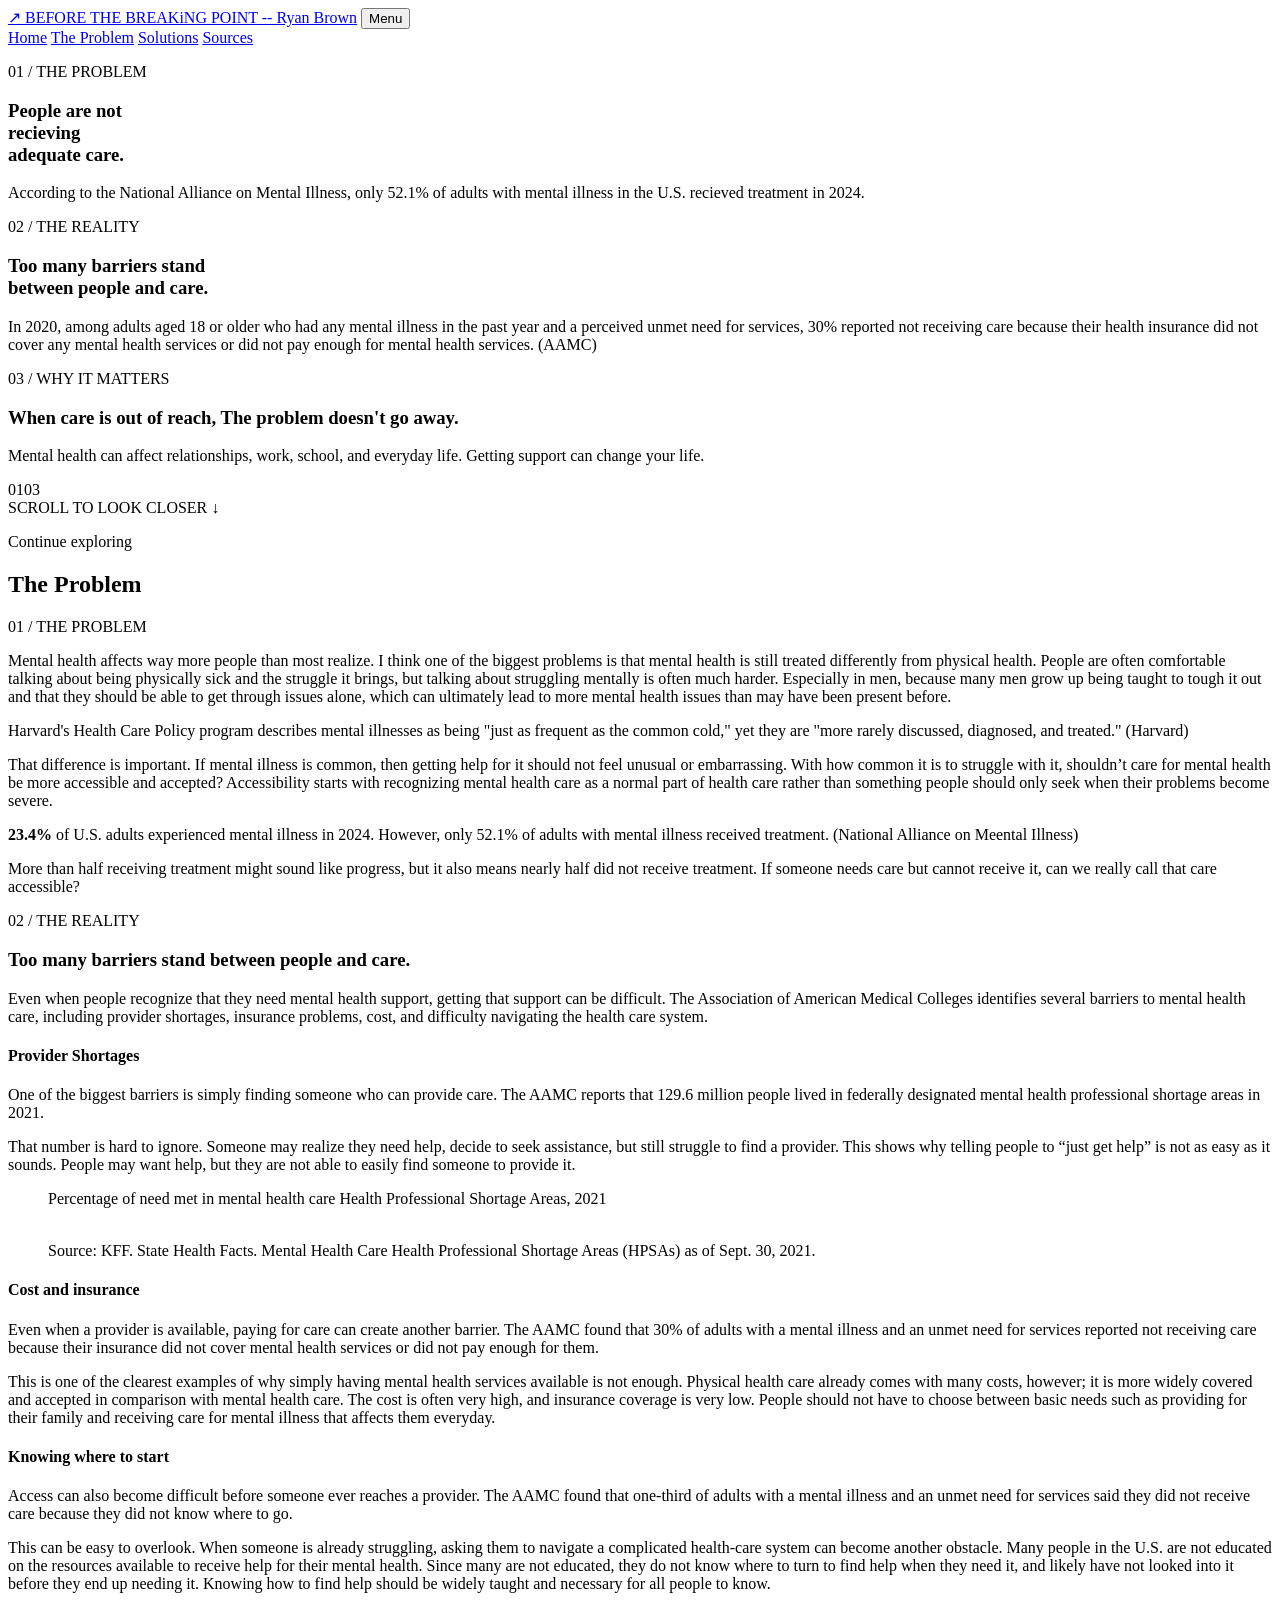
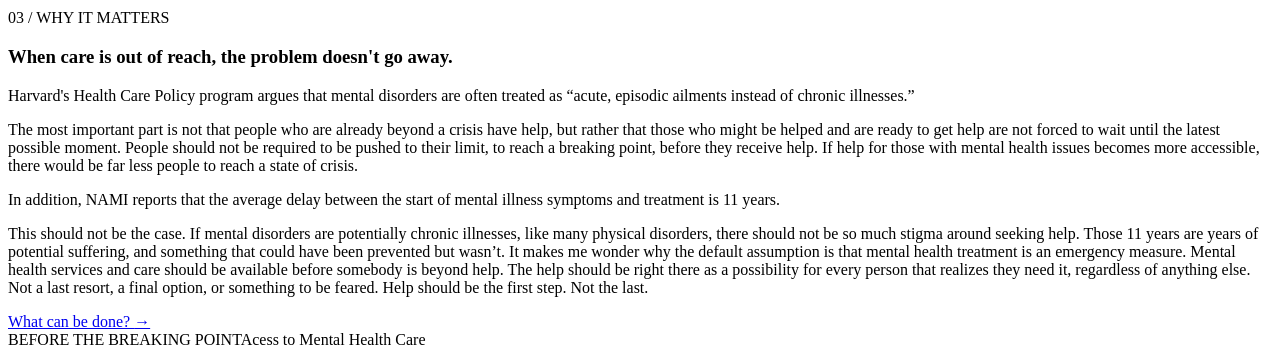
==== problem.html @ 6b834db7 "Add files via upload" ====
<!doctype html>
<html lang="en">
<head>
  <meta charset="utf-8">
  <meta name="viewport" content="width=device-width, initial-scale=1">
  <meta name="description" content="The Problem — Before the Breaking Point">
  <title>The Problem — Before the Breaking Point</title>
  <link rel="stylesheet" href="assets/style.css">
  <script src="assets/site.js" defer></script>
</head>
<body>
  <header class="site-header">
    <a class="brand" href="index.html"><span class="brand-mark">↗</span> BEFORE THE BREAKiNG POINT -- Ryan Brown</a>
    <button class="menu-toggle" aria-expanded="false" aria-controls="site-nav">Menu</button>
    <nav id="site-nav" class="site-nav" aria-label="Main navigation"><a  href="index.html">Home</a>
<a class="active" href="problem.html">The Problem</a>
<a  href="solutions.html">Solutions</a>
<a  href="sources.html">Sources</a></nav>
  </header>
  <main>
    <section class="zoom-journey" aria-label="The Problem scroll zoom story">
      <div class="zoom-stage">
        
      <article class="zoom-scene scene-0" data-index="0" style="--scene-image:url('https://img.magnific.com/free-photo/hospital-hallway-perspective_23-2152005929.jpg?semt=ais_hybrid&w=740&q=80')">
        <div class="scene-tint"></div>
        <div class="scene-copy">
          <p class="eyebrow">01 / THE PROBLEM</p>
          <h1>People are not<br>recieving <br>adequate care.</h1>
          <p class="scene-description">According to the National Alliance on Mental Illness, only 52.1% of adults with mental illness in the U.S. recieved treatment in 2024. </p>
        </div>
      </article>
      <article class="zoom-scene scene-1" data-index="1" style="--scene-image:url('https://static.vecteezy.com/system/resources/thumbnails/072/502/784/small/young-person-trapped-behind-metal-bars-symbolizing-confinement-and-despair-photo.jpg')">
        <div class="scene-tint"></div>
        <div class="scene-copy">
          <p class="eyebrow">02 / THE REALITY</p>
          <h1>Too many barriers stand<br>between people and care.</h1>
          <p class="scene-description">In 2020, among adults aged 18 or older who had any mental illness in the past year and a perceived unmet need for services, 30% reported not receiving care because their health insurance did not cover any mental health services or did not pay enough for mental health services. (AAMC)</p>
        </div>
      </article>
      <article class="zoom-scene scene-2" data-index="2" style="--scene-image:url('https://cdn.dribbble.com/userupload/34957268/file/original-d750704a0057526f1fd37c4559c482a9.jpg')">
        <div class="scene-tint"></div>
        <div class="scene-copy">
          <p class="eyebrow">03 / WHY IT MATTERS</p>
          <h1>When care is out of reach, The problem doesn't go away.</h1>
          <p class="scene-description">Mental health can affect relationships, work, school, and everyday life. Getting support can change your life.</p>
        </div>
      </article>
        <div class="progress"><span id="progress-number">01</span><span class="progress-track"><i id="progress-fill"></i></span><span>03</span></div>
        <div class="scroll-hint">SCROLL TO LOOK CLOSER <span>↓</span></div>
      </div>
      <div class="scroll-length" aria-hidden="true"><div></div><div></div><div></div></div>
    </section>
   <section class="page-content">

  <p class="eyebrow">Continue exploring</p>
  <h2>The Problem</h2>

  </p>


  <!-- 01 / THE PROBLEM -->
  <article class="argument-section">

    <p class="eyebrow">01 / THE PROBLEM</p>


    <p>
      Mental health affects way more people than most realize. I think one of the biggest problems is that mental health is still treated differently from physical health. People are often comfortable talking about being physically sick and the struggle it brings, but talking about struggling mentally is often much harder. Especially in men, because many men grow up being taught to tough it out and that they should be able to get through issues alone, which can ultimately lead to more mental health issues than may have been present before.

    </p>

    <p>
      Harvard's Health Care Policy program describes mental illnesses as being
      "just as frequent as the common cold," yet they are "more rarely
      discussed, diagnosed, and treated."
      <span class="citation">(Harvard)</span>
    </p>

    <p>
      That difference is important. If mental illness is common, then getting help for it should not feel unusual or embarrassing. With how common it is to struggle with it, shouldn’t care for mental health be more accessible and accepted? Accessibility starts with recognizing mental health care as a normal part of health care rather than something people should only seek when their problems become severe.
    </p>

    <div class="evidence-box">
      <strong>23.4%</strong>
      <span>of U.S. adults experienced mental illness in 2024. However, only 52.1% of adults with mental illness received treatment.
</span>
      <span class="citation">(National Alliance on Meental Illness)</span>
    </div>

    <p>
      More than half receiving treatment might sound like progress, but it also means nearly half did not receive treatment. If someone needs care but cannot receive it, can we really call that care accessible? 

    </p>

  </article>


  <!-- 02 / THE REALITY -->
  <article class="argument-section">

    <p class="eyebrow">02 / THE REALITY</p>

    <h3>Too many barriers stand between people and care.</h3>

    <p>
      Even when people recognize that they need mental health support, getting
      that support can be difficult. The Association of American Medical
      Colleges identifies several barriers to mental health care, including
      provider shortages, insurance problems, cost, and difficulty navigating
      the health care system.
    </p>


    <h4>Provider Shortages</h4>

    <p>
      One of the biggest barriers is simply finding someone who can provide care. The AAMC reports that 129.6 million people lived in federally designated mental health professional shortage areas in 2021.
    </p>

    <p>
That number is hard to ignore. Someone may realize they need help, decide to seek assistance, but still struggle to find a provider. This shows why telling people to “just get help” is not as easy as it sounds. People may want help, but they are not able to easily find someone to provide it.
    </p>
<figure class="research-visual">
  <p class="graph-description">
    Percentage of need met in mental health care Health Professional Shortage Areas, 2021
  </p>

  <img
    src="assets/Provider Shortage Map.png"
    alt=""
  />

  <figcaption class="graph-source">
    Source: KFF. State Health Facts. Mental Health Care Health Professional Shortage Areas (HPSAs) as of Sept. 30, 2021.
  </figcaption>
</figure>

    <h4>Cost and insurance</h4>

    <p>
      Even when a provider is available, paying for care can create another barrier. The AAMC found that 30% of adults with a mental illness and an unmet need for services reported not receiving care because their insurance did not cover mental health services or did not pay enough for them.
    </p>

    <p>
      This is one of the clearest examples of why simply having mental health services available is not enough. Physical health care already comes with many costs, however; it is more widely covered and accepted in comparison with mental health care. The cost is often very high, and insurance coverage is very low. People should not have to choose between basic needs such as providing for their family and receiving care for mental illness that affects them everyday. 

    </p>


    <h4>Knowing where to start</h4>

    <p>
      Access can also become difficult before someone ever reaches a provider.
      The AAMC found that one-third of adults with a mental illness and an
      unmet need for services said they did not receive care because they
      did not know where to go.
    </p>

    <p>
      This can be easy to overlook. When someone is already struggling, asking them to navigate a complicated health-care system can become another obstacle. Many people in the U.S. are not educated on the resources available to receive help for their mental health. Since many are not educated, they do not know where to turn to find help when they need it, and likely have not looked into it before they end up needing it. Knowing how to find help should be widely taught and necessary for all people to know.
    </p>

  </article>


  <!-- 03 / WHY IT MATTERS -->
  <article class="argument-section">

    <p class="eyebrow">03 / WHY IT MATTERS</p>

    <h3>When care is out of reach, the problem doesn't go away.</h3>

    <p>
      Harvard's Health Care Policy program argues that mental disorders are often treated as “acute, episodic ailments instead of chronic illnesses.”
    </p>

    <p>
      The most important part is not that people who are already beyond a crisis have help, but rather that those who might be helped and are ready to get help are not forced to wait until the latest possible moment. People should not be required to be pushed to their limit, to reach a breaking point, before they receive help. If help for those with mental health issues becomes more accessible, there would be far less people to reach a state of crisis.

    </p>

    <div class="evidence-box">
      <span>In addition, NAMI reports that the average delay between the start of mental illness symptoms and treatment is 11 years.</span>
    </div>

    <p>
      This should not be the case. If mental disorders are potentially chronic illnesses, like many physical disorders, there should not be so much stigma around seeking help. Those 11 years are years of potential suffering, and something that could have been prevented but wasn’t. It makes me wonder why the default assumption is that mental health treatment is an emergency measure. Mental health services and care should be available before somebody is beyond help. The help should be right there as a possibility for every person that realizes they need it, regardless of anything else. Not a last resort, a final option, or something to be feared. Help should be the first step. Not the last.
    </p>


  </article>


  <a class="next-button" href="solutions.html">
    What can be done? <span aria-hidden="true">→</span>
  </a>

</section>
  </main>
  <footer><span>BEFORE THE BREAKING POINT</span><span>Acess to Mental Health Care</span></footer>
</body>
</html>
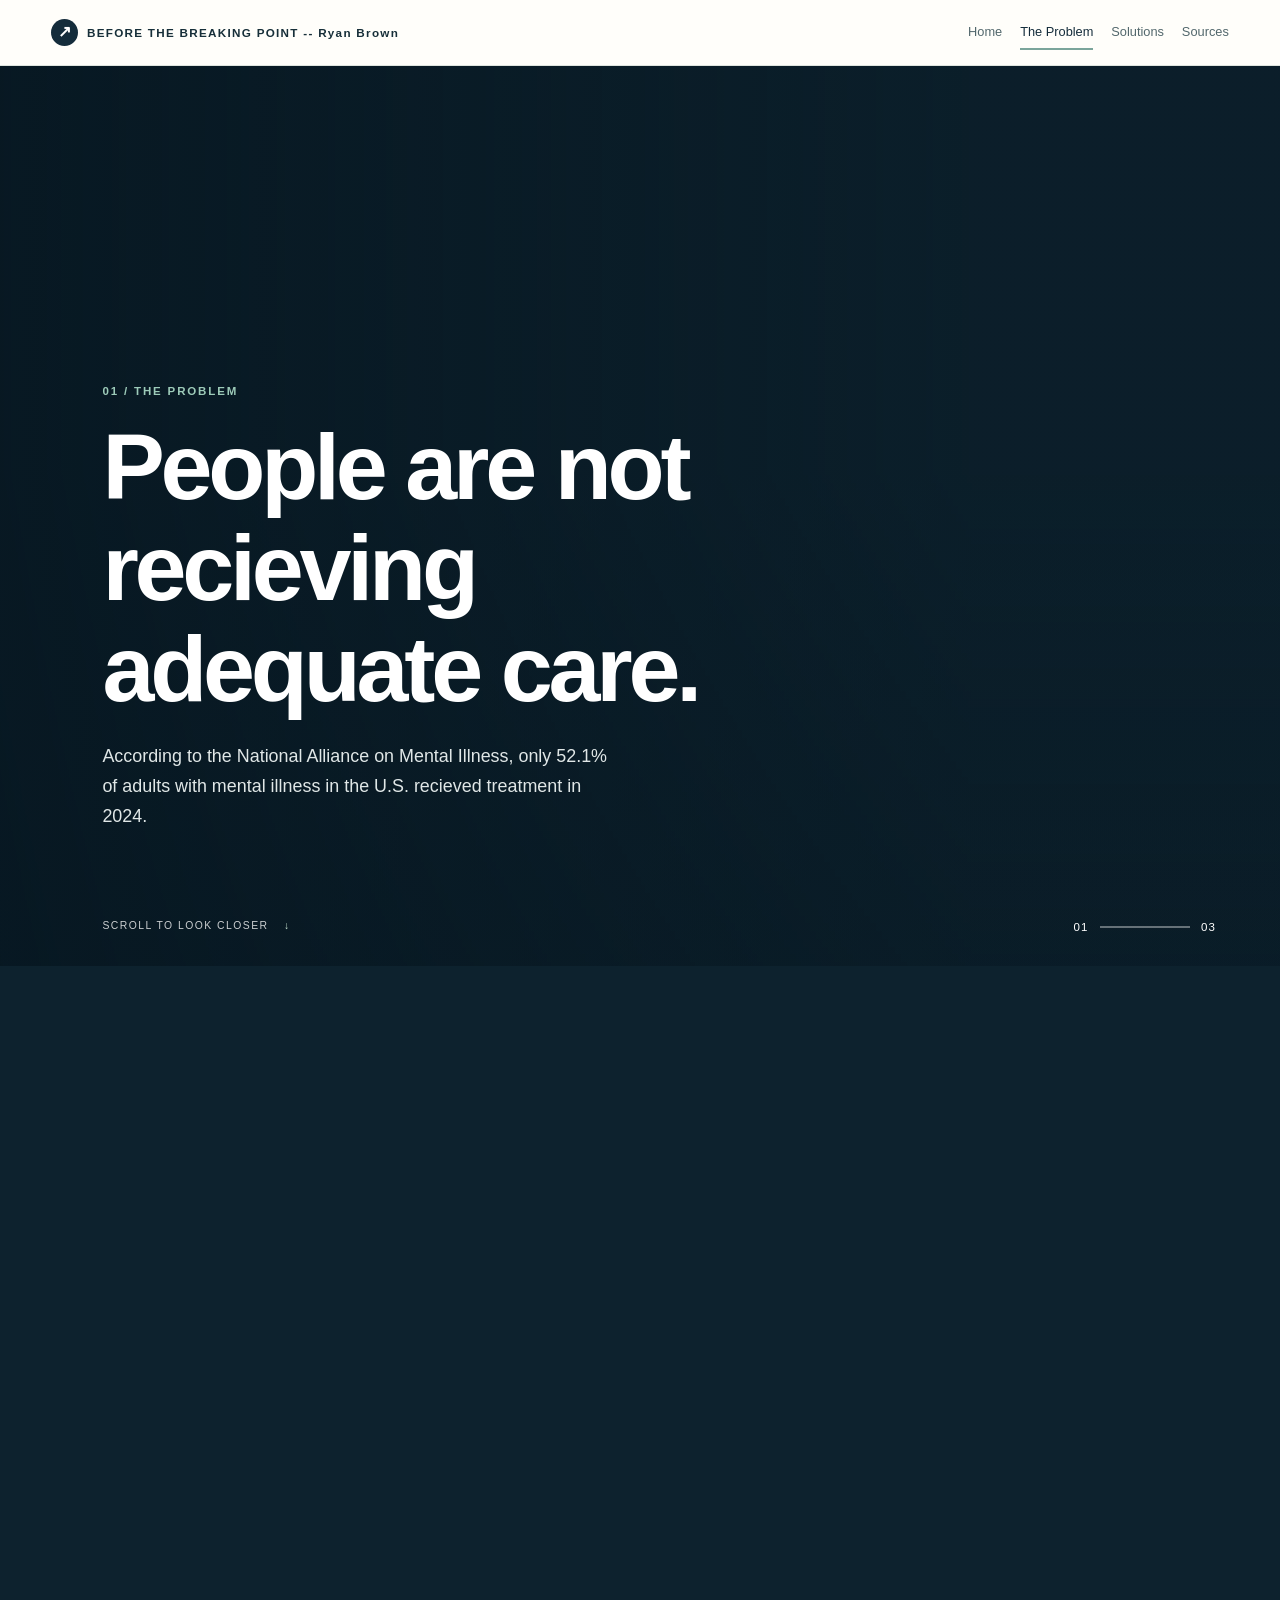
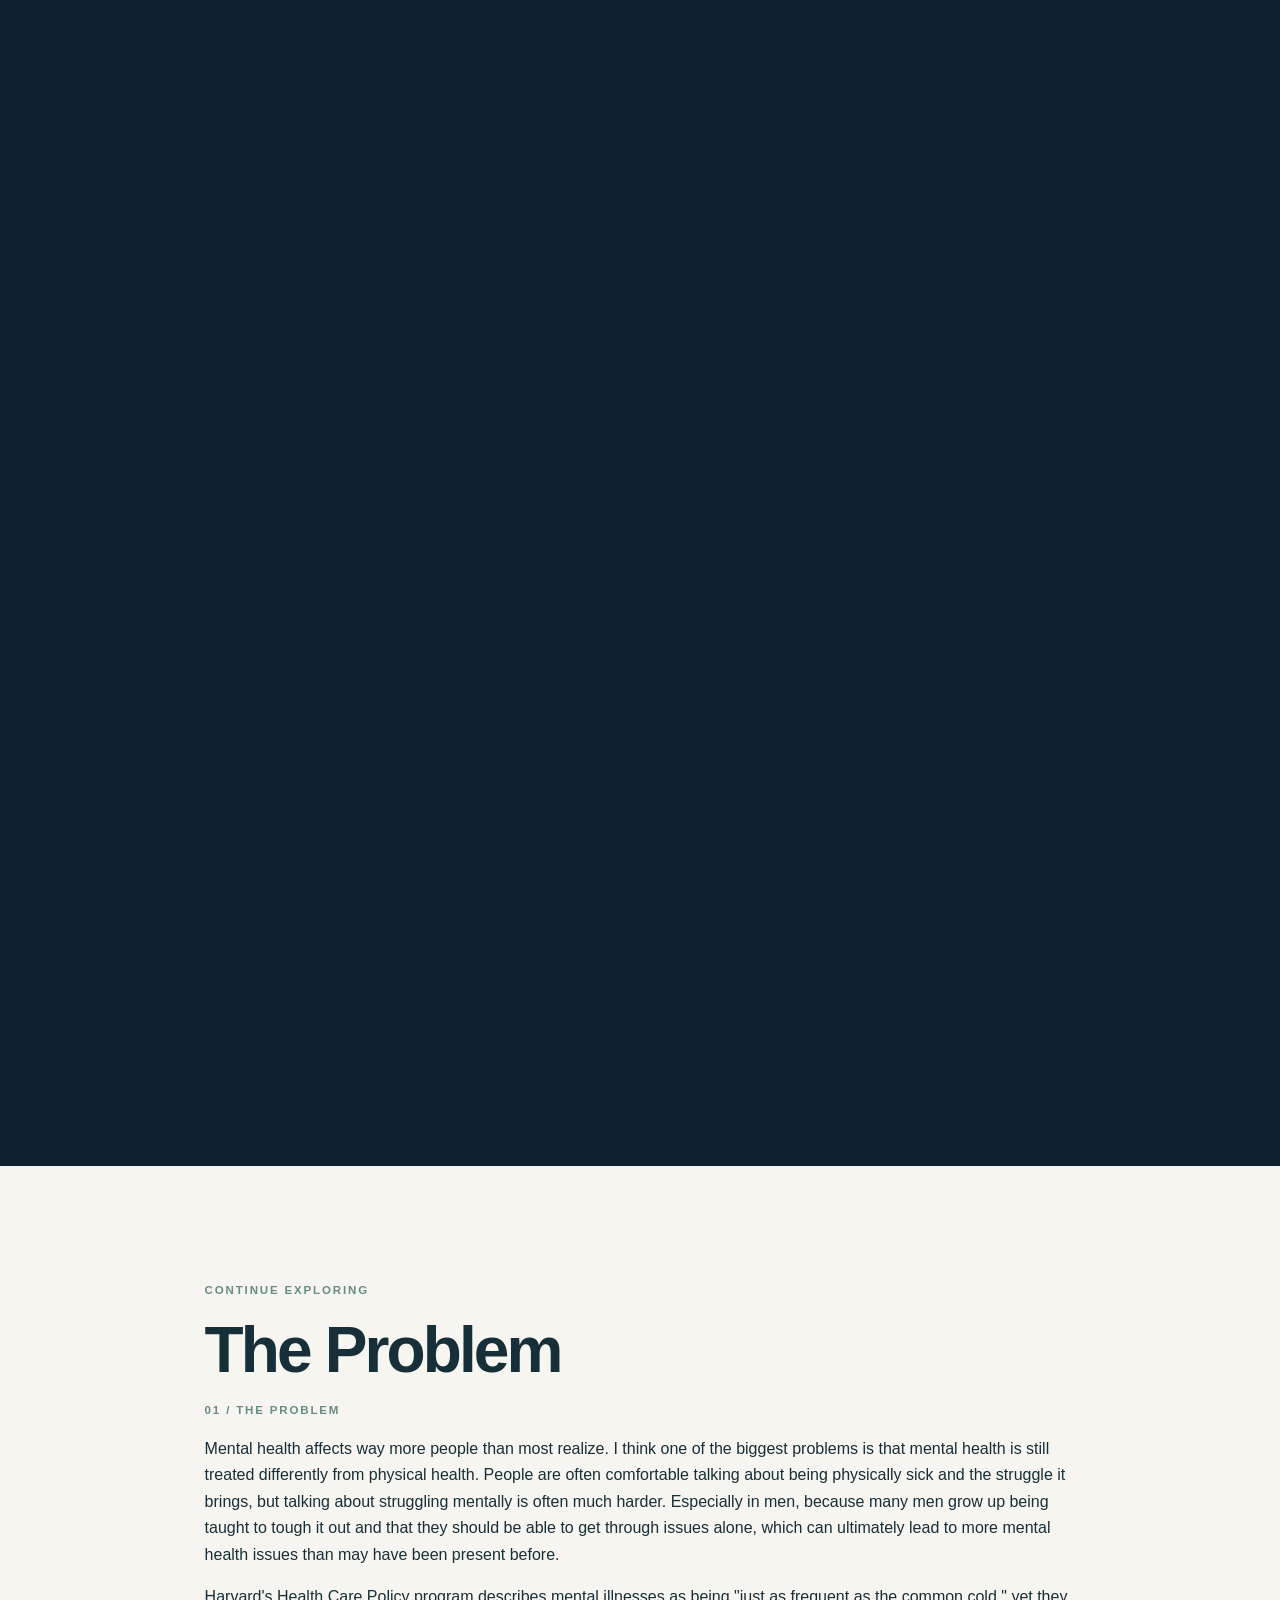
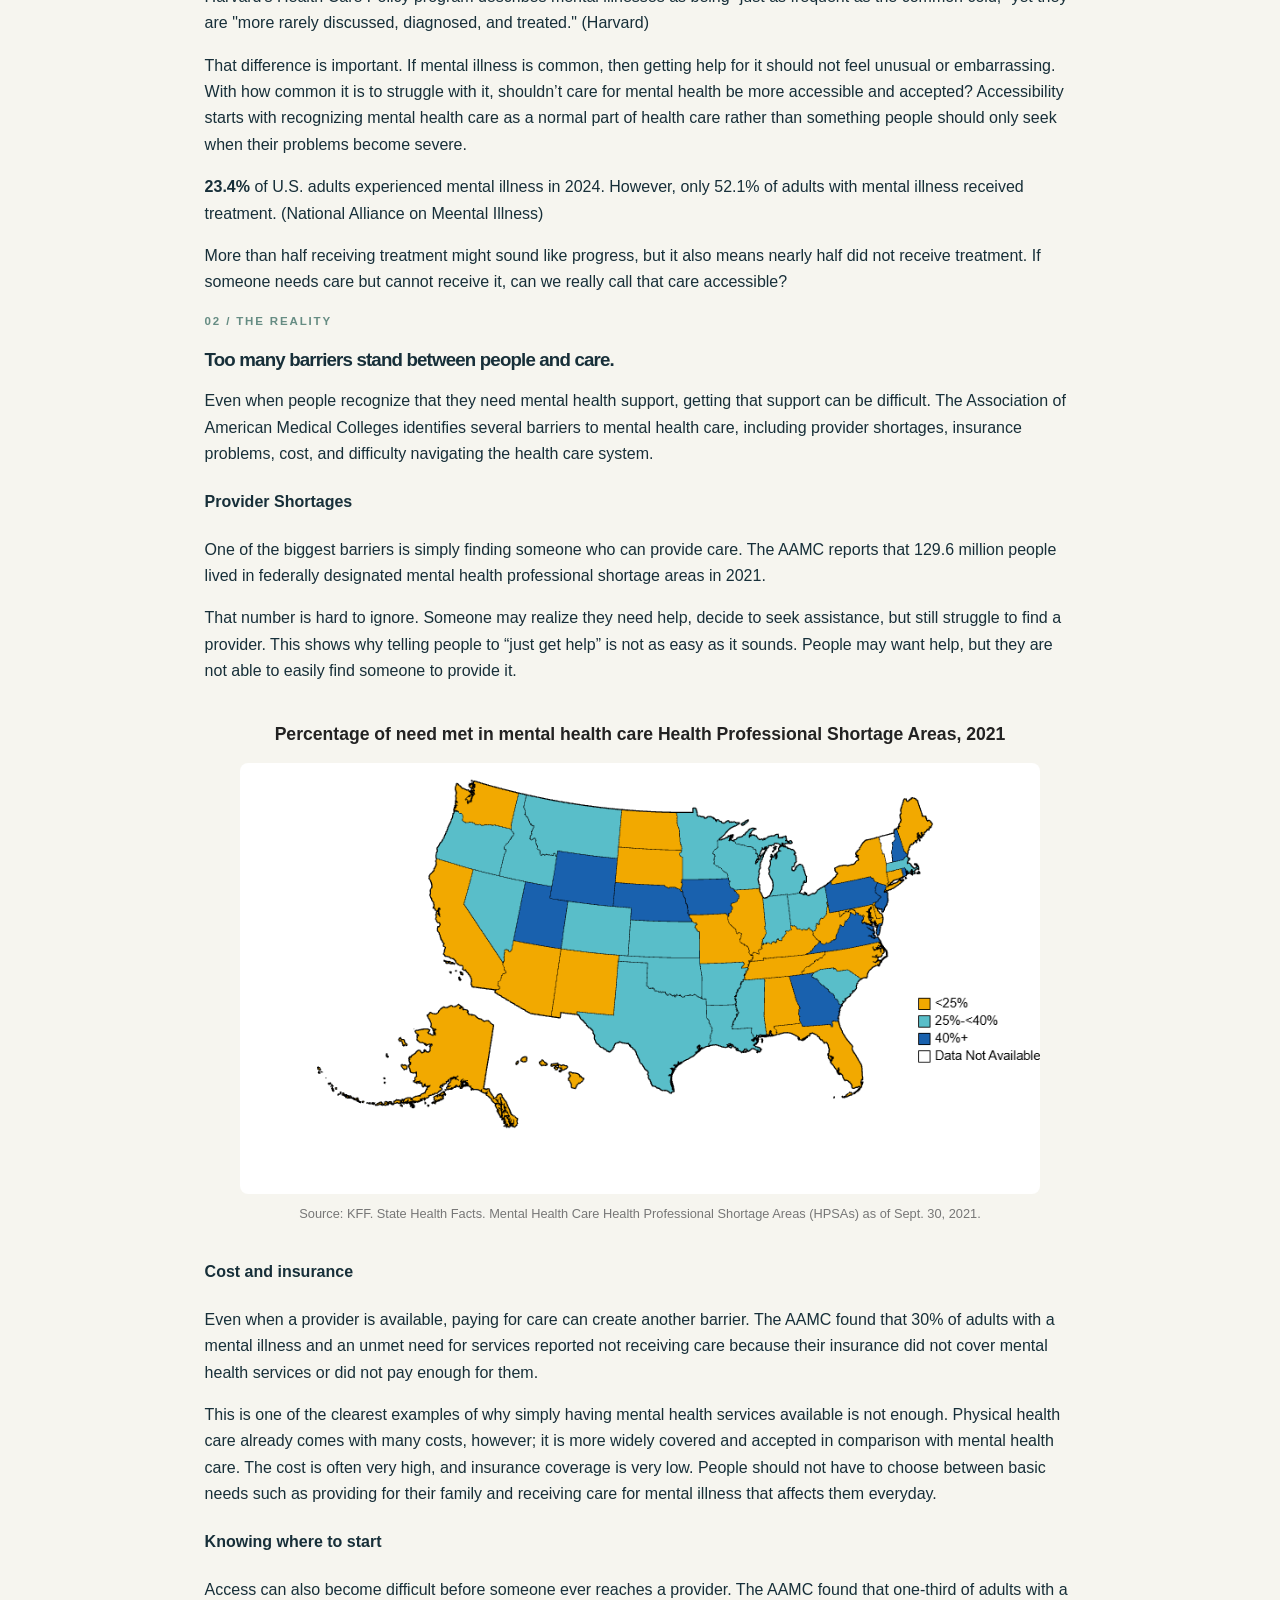
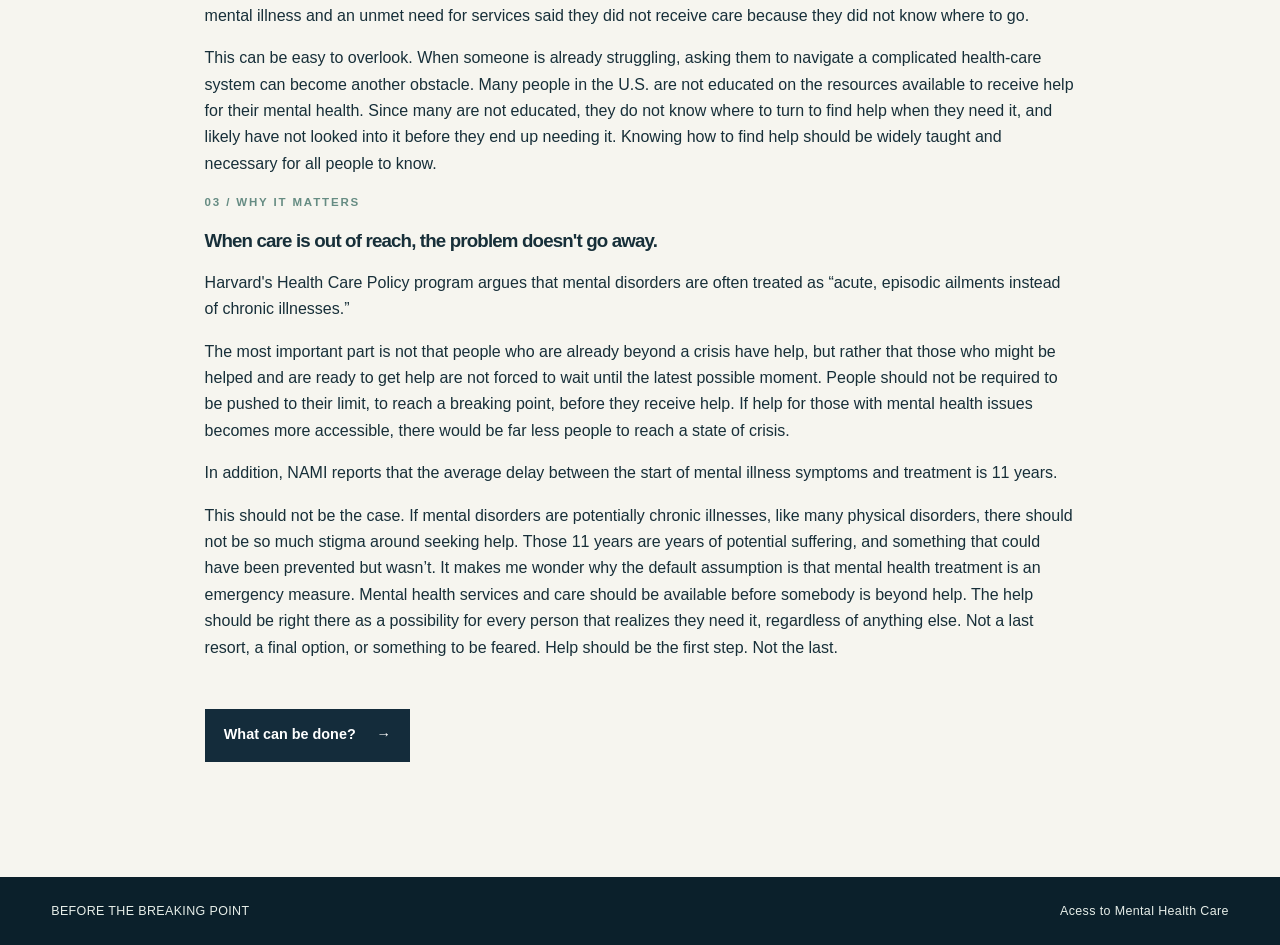
==== commit 77d86cc7: "Update problem.html" ====
--- a/problem.html
+++ b/problem.html
@@ -10,7 +10,7 @@
 </head>
 <body>
   <header class="site-header">
-    <a class="brand" href="index.html"><span class="brand-mark">↗</span> BEFORE THE BREAKiNG POINT -- Ryan Brown</a>
+    <a class="brand" href="index.html"><span class="brand-mark">↗</span> BEFORE THE BREAKING POINT -- Ryan Brown</a>
     <button class="menu-toggle" aria-expanded="false" aria-controls="site-nav">Menu</button>
     <nav id="site-nav" class="site-nav" aria-label="Main navigation"><a  href="index.html">Home</a>
 <a class="active" href="problem.html">The Problem</a>
@@ -199,4 +199,4 @@
   </main>
   <footer><span>BEFORE THE BREAKING POINT</span><span>Acess to Mental Health Care</span></footer>
 </body>
-</html>+</html>
--- a/assets/style.css
+++ b/assets/style.css
@@ -0,0 +1,67 @@
+@import url('https://fonts.googleapis.com/css2?family=DM+Sans:wght@400;500;600;700&family=Manrope:wght@400;500;600;700;800&display=swap');
+:root{--navy:#142c3b;--teal:#7ba59b;--green:#c3dfce;--cream:#f6f5ef;--paper:#fffefa;--ink:#172f39;--muted:#66777a}
+*{box-sizing:border-box}html{scroll-behavior:smooth}body{margin:0;background:var(--cream);color:var(--ink);font-family:"DM Sans",sans-serif;line-height:1.65}a{color:inherit}
+.site-header{position:sticky;top:0;z-index:100;display:flex;justify-content:space-between;align-items:center;gap:1.2rem;padding:.9rem clamp(1rem,4vw,3.5rem);background:rgba(255,254,250,.95);backdrop-filter:blur(14px);border-bottom:1px solid #dfe5df}
+.brand{display:inline-flex;align-items:center;gap:.55rem;text-decoration:none;font-size:.73rem;font-weight:800;letter-spacing:.11em;white-space:nowrap}.brand-mark{display:grid;place-items:center;width:27px;height:27px;border-radius:50%;background:var(--navy);color:white;font-size:1rem}
+.site-nav{display:flex;align-items:center;gap:clamp(.55rem,1.4vw,1.2rem)}.site-nav a{font-size:.8rem;text-decoration:none;color:#52676c;padding:.4rem 0;border-bottom:2px solid transparent}.site-nav a:hover,.site-nav a.active{color:var(--navy);border-color:var(--teal)}.menu-toggle{display:none;background:transparent;border:1px solid #dfe5df;border-radius:99px;padding:.5rem .85rem}
+h1,h2,h3{font-family:Manrope,sans-serif;letter-spacing:-.045em;line-height:1.08}h1{font-size:clamp(3rem,7.3vw,7rem);margin:.5rem 0 1.4rem;font-weight:700}h2{font-size:clamp(2.4rem,5vw,4.8rem);margin:.4rem 0 1rem}.eyebrow{margin:0 0 1rem;color:#9dcbb9;font-size:.72rem;font-weight:800;letter-spacing:.16em;text-transform:uppercase}
+.zoom-journey{position:relative;height:300vh;background:#0d222e}.zoom-stage{position:sticky;top:0;height:calc(100vh - 0px);overflow:hidden;isolation:isolate;background:#0d222e}
+.zoom-scene{position:absolute;inset:0;visibility:hidden;opacity:0;overflow:hidden;background-image:var(--scene-image);background-size:cover;background-position:center;transform:scale(1);transform-origin:var(--focus-x,65%) var(--focus-y,43%);will-change:transform,clip-path,opacity}
+.zoom-scene::before{content:"";position:absolute;inset:-3%;background-image:var(--scene-image);background-size:cover;background-position:center;transform:scale(1.02);will-change:transform}
+.zoom-scene.active{visibility:visible}
+.scene-tint{position:absolute;inset:0;z-index:1;background:linear-gradient(90deg,rgba(7,23,33,.83),rgba(7,23,33,.3) 76%),linear-gradient(0deg,rgba(7,23,33,.25),transparent 55%)}
+.scene-copy{position:absolute;z-index:3;left:clamp(1.4rem,8vw,7rem);bottom:clamp(5rem,13vh,9rem);max-width:760px;color:white;opacity:0;transform:translateY(18px);transition:opacity .3s ease,transform .3s ease;pointer-events:none}
+.zoom-scene.active .scene-copy{opacity:1;transform:translateY(0)}
+.scene-copy h1{max-width:820px}.scene-description{max-width:520px;color:#e0e7e7;font-size:clamp(1rem,1.4vw,1.2rem)}
+.progress{position:absolute;z-index:20;right:clamp(1.2rem,5vw,4rem);bottom:1.8rem;display:flex;align-items:center;gap:.7rem;color:white;font-size:.72rem;letter-spacing:.1em}.progress-track{width:90px;height:2px;background:#ffffff60}.progress-track i{display:block;width:0;height:100%;background:#c3dfce}
+.scroll-hint{position:absolute;z-index:20;left:clamp(1.4rem,8vw,7rem);bottom:2rem;color:#ffffffc9;font-size:.65rem;letter-spacing:.14em}.scroll-hint span{color:#c3dfce;margin-left:.7rem}
+.scroll-length{height:300vh;margin-top:-300vh;position:relative;pointer-events:none}.scroll-length div{height:100vh}
+.page-content{max-width:1050px;margin:auto;padding:clamp(4rem,9vw,8rem) clamp(1.3rem,7vw,6rem)}.page-content .eyebrow{color:#668c83}.page-content h2{max-width:800px}.content-intro{max-width:760px;color:var(--muted);font-size:1.1rem}
+.research-placeholder{margin-top:2rem;padding:1.5rem 1.7rem;border-left:3px solid var(--teal);background:#e8eee7}.research-placeholder p{color:#52676c}.small-note{font-size:.85rem;color:#8a6b37!important}
+.next-button{display:inline-flex;align-items:center;gap:1.3rem;margin-top:2rem;padding:.9rem 1.2rem;background:var(--navy);color:white;text-decoration:none;font-size:.9rem;font-weight:700}.next-button:hover{background:#203e4b}
+footer{display:flex;justify-content:space-between;gap:1rem;flex-wrap:wrap;background:#0b202b;color:#e7eee9;padding:1.5rem clamp(1rem,4vw,3.5rem);font-size:.78rem;letter-spacing:.03em}
+@media(max-width:900px){.site-header{flex-wrap:wrap}.menu-toggle{display:block}.site-nav{display:none;width:100%;flex-wrap:wrap;padding:.5rem 0}.site-nav.open{display:flex}.site-nav a{margin-right:.55rem}}
+@media(max-width:600px){.zoom-journey{height:270vh}.scroll-length{height:270vh;margin-top:-270vh}.scroll-length div{height:90vh}.scene-copy{left:1.4rem;right:1.4rem;bottom:5rem}.scroll-hint{display:none}.progress{bottom:1rem}.progress-track{width:60px}}
+@media(prefers-reduced-motion:reduce){html{scroll-behavior:auto}.scene-copy{transition:none}}
+.research-visual {
+  margin: 36px 0;
+  width: 100%;
+}
+
+.research-visual img {
+  display: block;
+  width: 100%;
+  max-width: 800px;
+  height: auto;
+  margin: 0 auto;
+  border-radius: 8px;
+}
+
+.research-visual figcaption {
+  max-width: 800px;
+  margin: 10px auto 0;
+  font-size: 0.85rem;
+  line-height: 1.5;
+  color: #777;
+  text-align: center;
+}
+
+.research-visual .graph-description {
+  max-width: 800px;
+  margin: 0 auto 16px;
+  font-size: 1.1rem;
+  font-weight: 700;
+  line-height: 1.5;
+  color: #222;
+  text-align: center;
+}
+
+.research-visual .graph-source {
+  display: block;
+  max-width: 800px;
+  margin: 10px auto 0;
+  font-size: 0.8rem;
+  font-weight: 400;
+  color: #777;
+  text-align: center;
+}
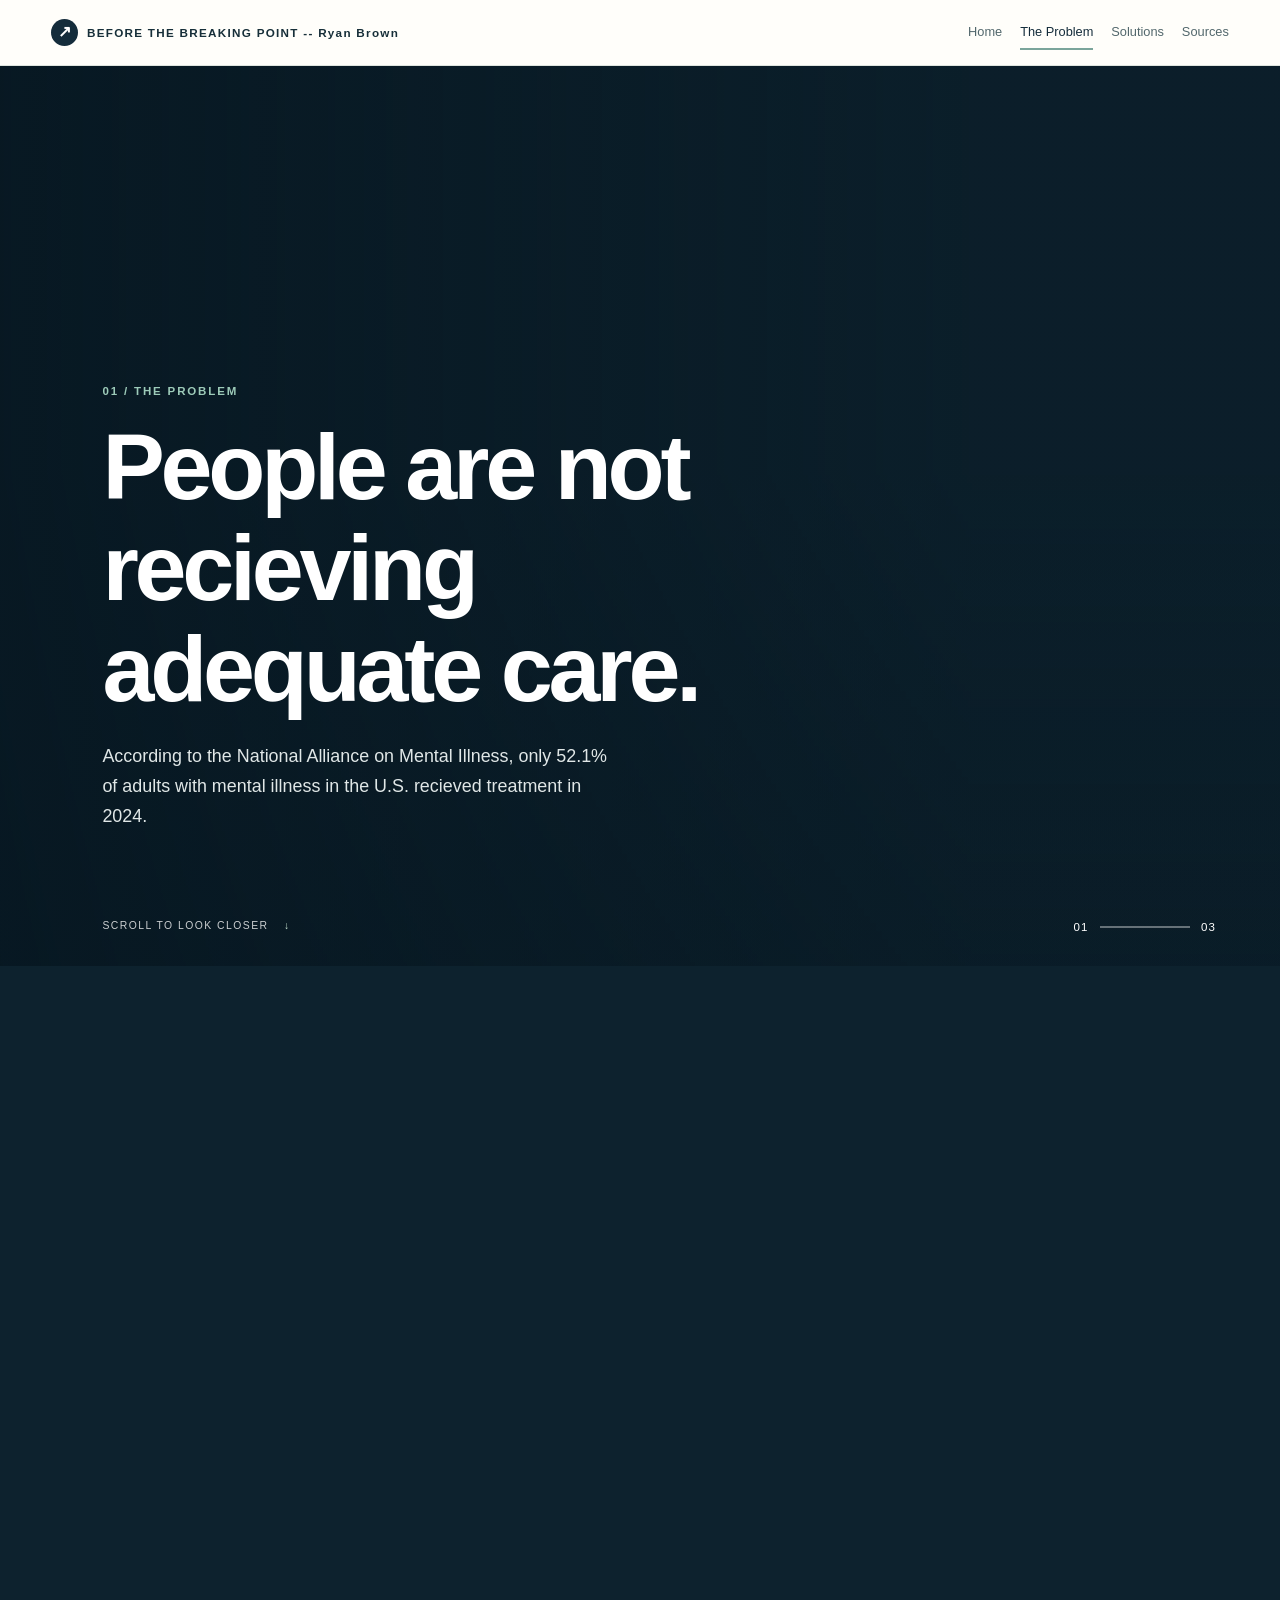
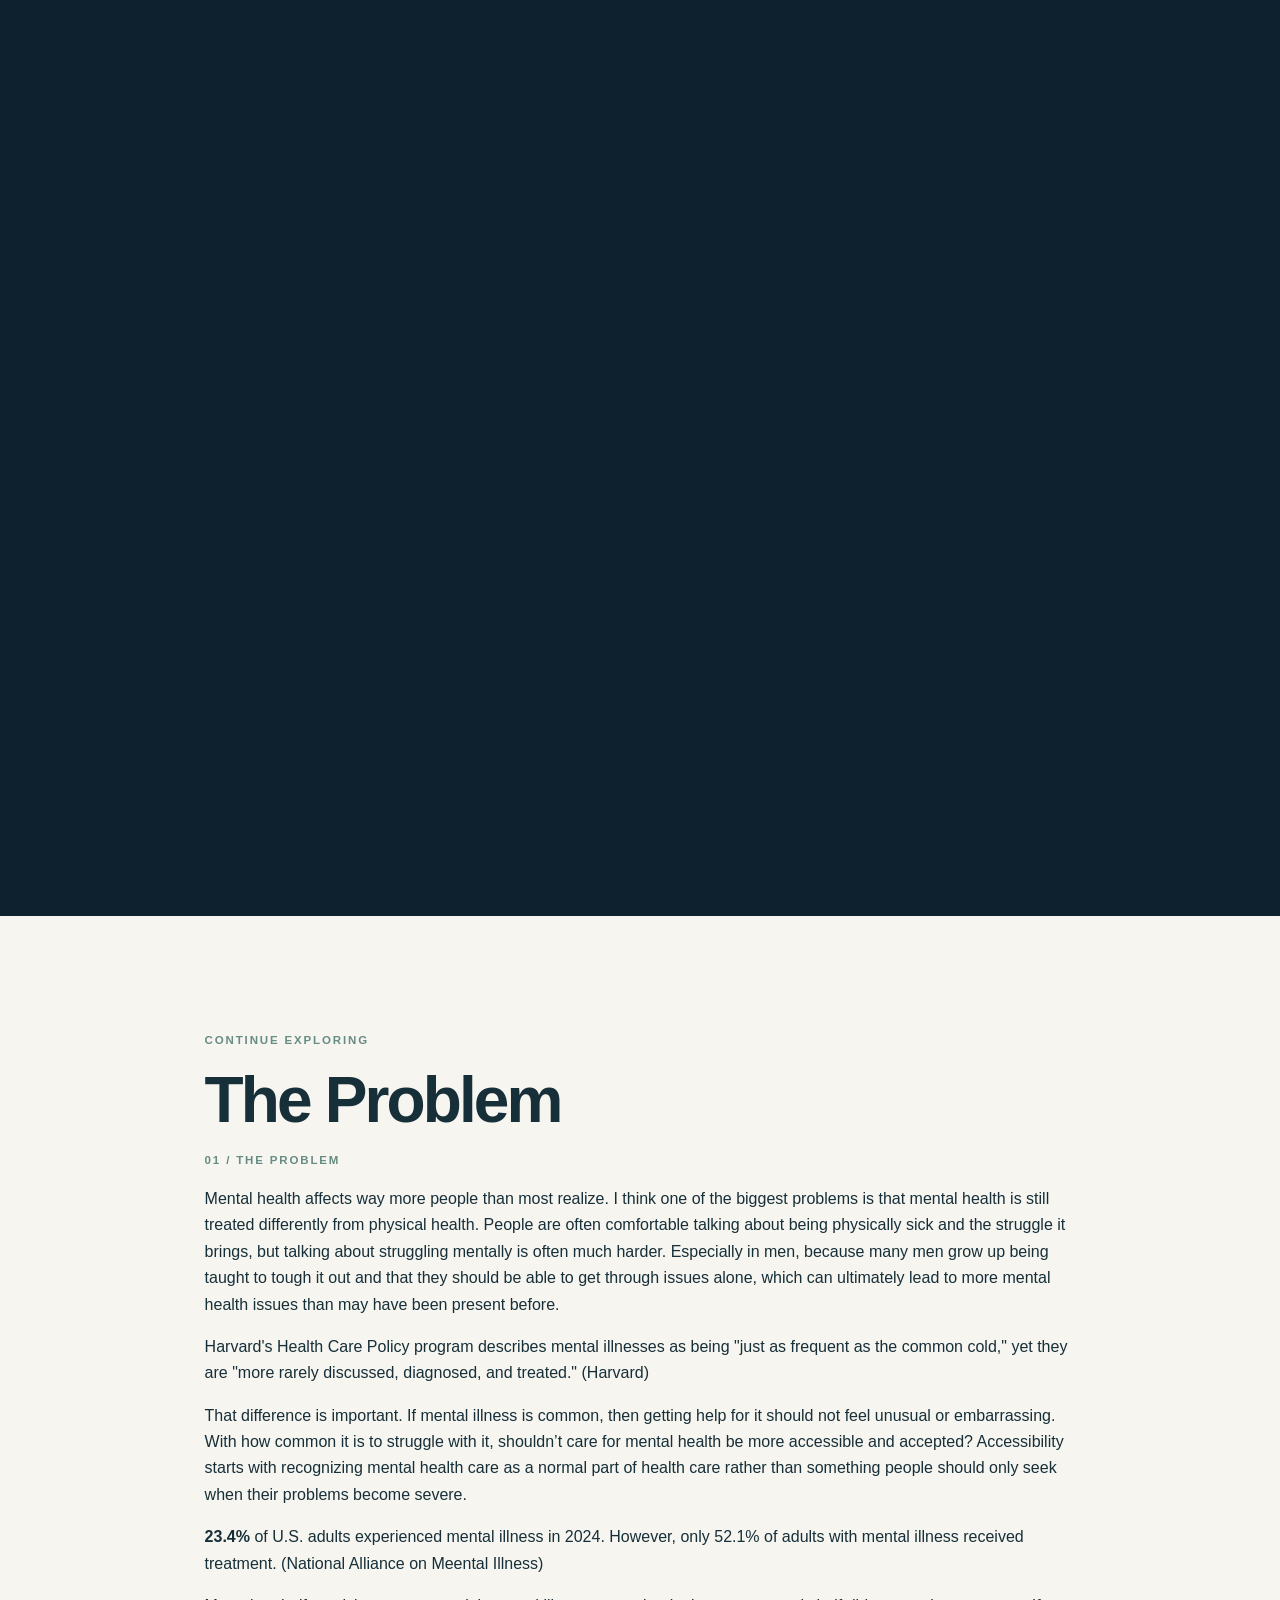
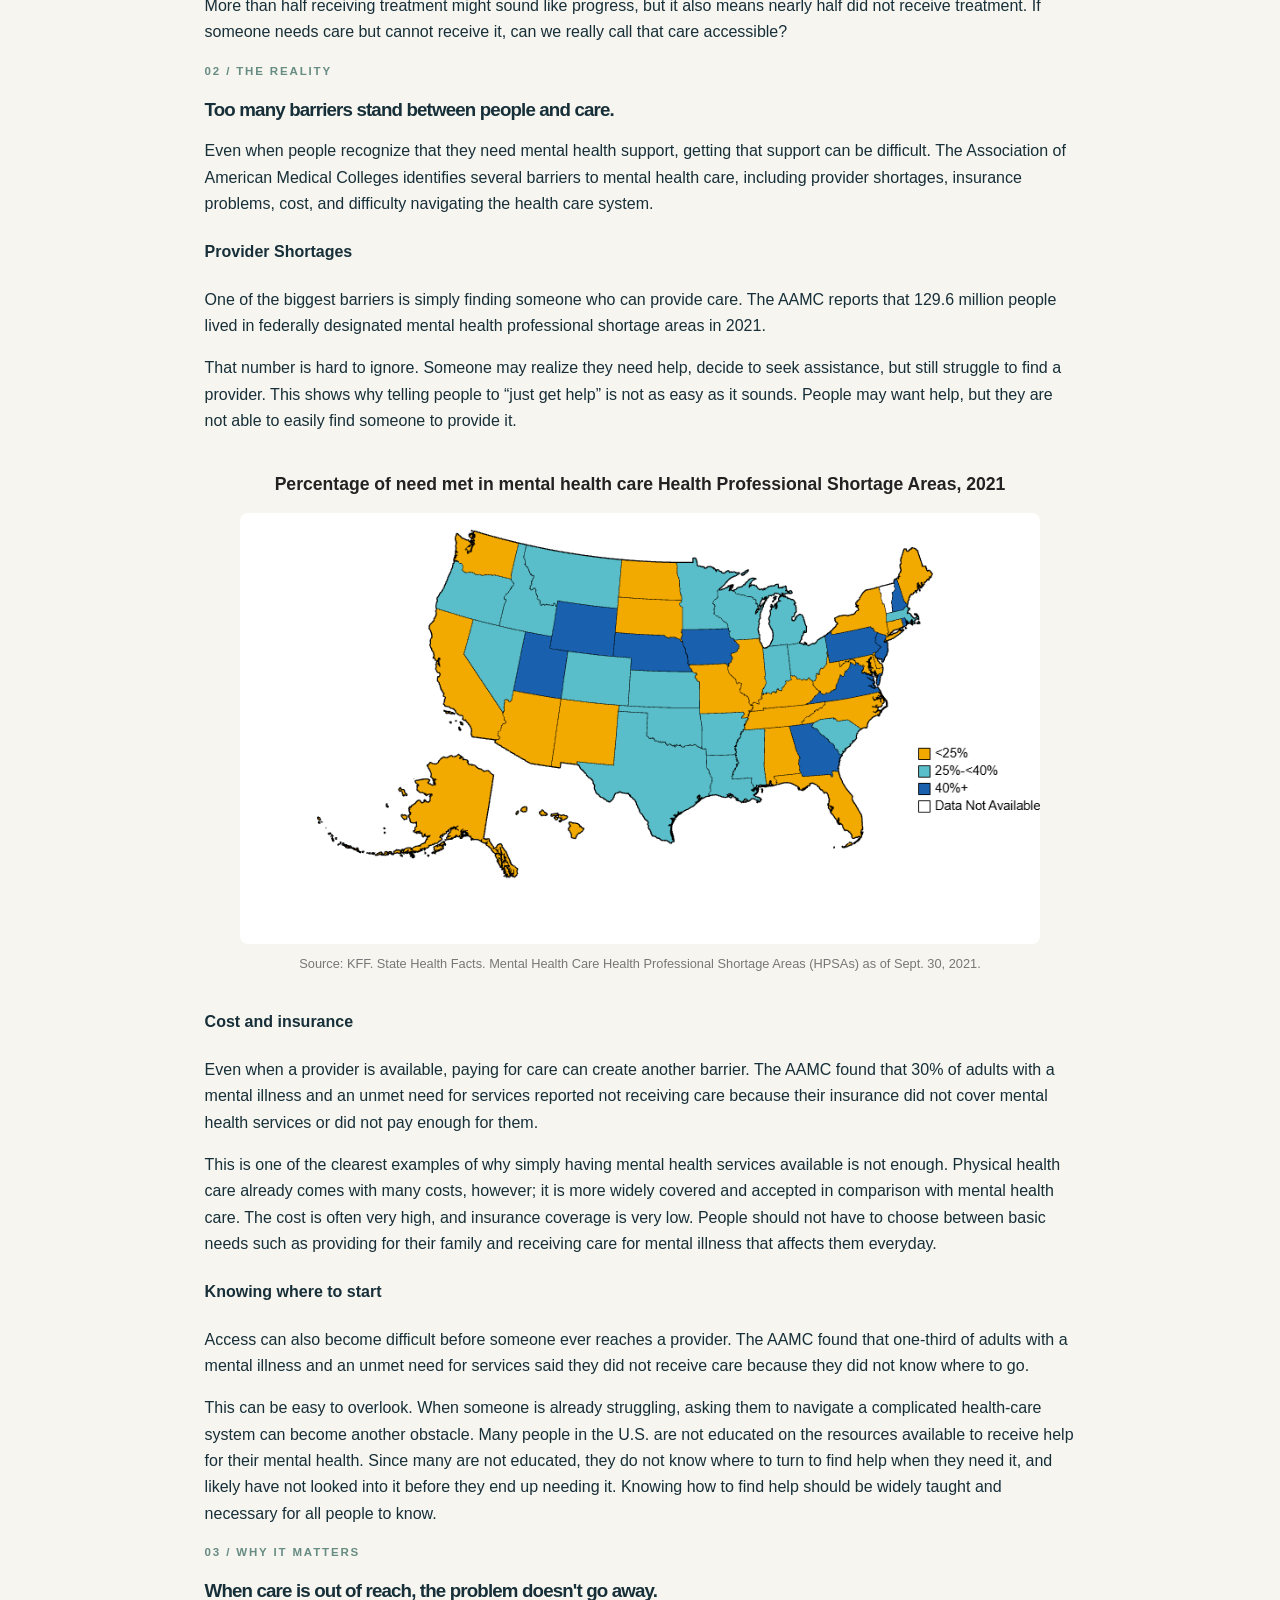
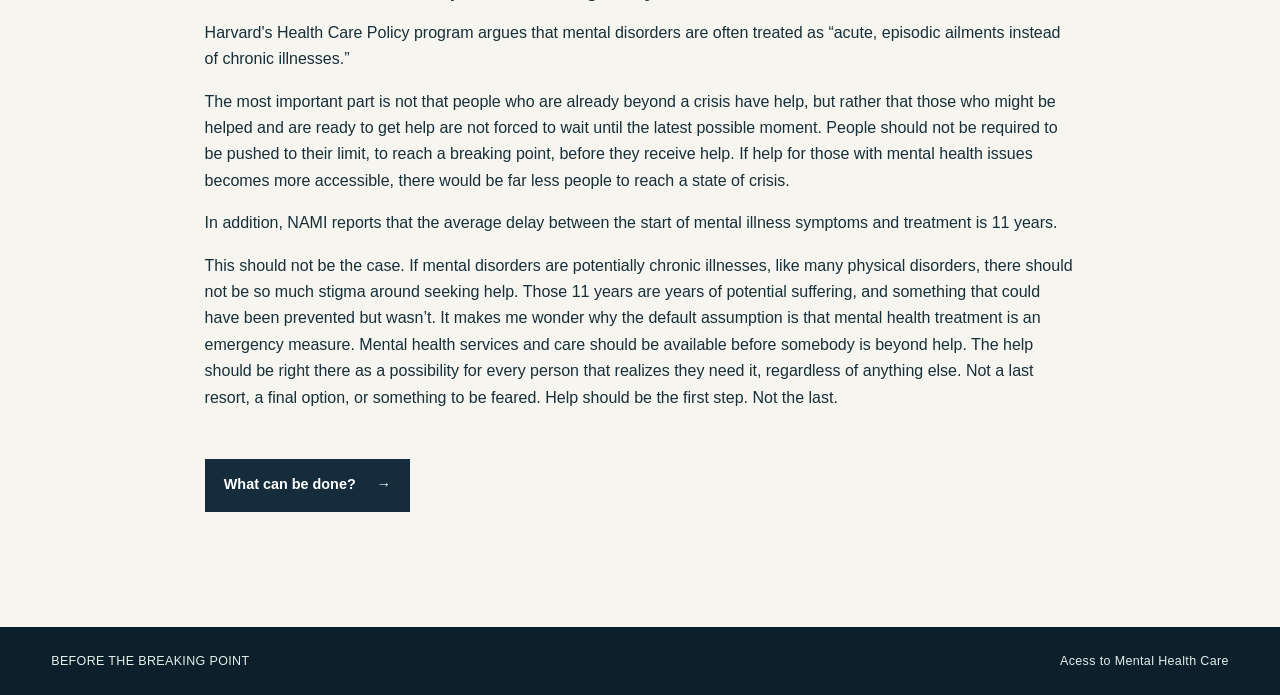
==== commit 499a81e7: "Update problem.html" ====
--- a/problem.html
+++ b/problem.html
@@ -33,7 +33,7 @@
         <div class="scene-tint"></div>
         <div class="scene-copy">
           <p class="eyebrow">02 / THE REALITY</p>
-          <h1>Too many barriers stand<br>between people and care.</h1>
+          <h1>Barriers stand<br>between people and care.</h1>
           <p class="scene-description">In 2020, among adults aged 18 or older who had any mental illness in the past year and a perceived unmet need for services, 30% reported not receiving care because their health insurance did not cover any mental health services or did not pay enough for mental health services. (AAMC)</p>
         </div>
       </article>
--- a/assets/style.css
+++ b/assets/style.css
@@ -5,7 +5,7 @@
 .brand{display:inline-flex;align-items:center;gap:.55rem;text-decoration:none;font-size:.73rem;font-weight:800;letter-spacing:.11em;white-space:nowrap}.brand-mark{display:grid;place-items:center;width:27px;height:27px;border-radius:50%;background:var(--navy);color:white;font-size:1rem}
 .site-nav{display:flex;align-items:center;gap:clamp(.55rem,1.4vw,1.2rem)}.site-nav a{font-size:.8rem;text-decoration:none;color:#52676c;padding:.4rem 0;border-bottom:2px solid transparent}.site-nav a:hover,.site-nav a.active{color:var(--navy);border-color:var(--teal)}.menu-toggle{display:none;background:transparent;border:1px solid #dfe5df;border-radius:99px;padding:.5rem .85rem}
 h1,h2,h3{font-family:Manrope,sans-serif;letter-spacing:-.045em;line-height:1.08}h1{font-size:clamp(3rem,7.3vw,7rem);margin:.5rem 0 1.4rem;font-weight:700}h2{font-size:clamp(2.4rem,5vw,4.8rem);margin:.4rem 0 1rem}.eyebrow{margin:0 0 1rem;color:#9dcbb9;font-size:.72rem;font-weight:800;letter-spacing:.16em;text-transform:uppercase}
-.zoom-journey{position:relative;height:300vh;background:#0d222e}.zoom-stage{position:sticky;top:0;height:calc(100vh - 0px);overflow:hidden;isolation:isolate;background:#0d222e}
+.zoom-journey{position:relative;height:450vh;background:#0d222e}.zoom-stage{position:sticky;top:0;height:calc(100vh - 0px);overflow:hidden;isolation:isolate;background:#0d222e}
 .zoom-scene{position:absolute;inset:0;visibility:hidden;opacity:0;overflow:hidden;background-image:var(--scene-image);background-size:cover;background-position:center;transform:scale(1);transform-origin:var(--focus-x,65%) var(--focus-y,43%);will-change:transform,clip-path,opacity}
 .zoom-scene::before{content:"";position:absolute;inset:-3%;background-image:var(--scene-image);background-size:cover;background-position:center;transform:scale(1.02);will-change:transform}
 .zoom-scene.active{visibility:visible}
@@ -15,7 +15,7 @@
 .scene-copy h1{max-width:820px}.scene-description{max-width:520px;color:#e0e7e7;font-size:clamp(1rem,1.4vw,1.2rem)}
 .progress{position:absolute;z-index:20;right:clamp(1.2rem,5vw,4rem);bottom:1.8rem;display:flex;align-items:center;gap:.7rem;color:white;font-size:.72rem;letter-spacing:.1em}.progress-track{width:90px;height:2px;background:#ffffff60}.progress-track i{display:block;width:0;height:100%;background:#c3dfce}
 .scroll-hint{position:absolute;z-index:20;left:clamp(1.4rem,8vw,7rem);bottom:2rem;color:#ffffffc9;font-size:.65rem;letter-spacing:.14em}.scroll-hint span{color:#c3dfce;margin-left:.7rem}
-.scroll-length{height:300vh;margin-top:-300vh;position:relative;pointer-events:none}.scroll-length div{height:100vh}
+.scroll-length{height:450vh;margin-top:-450vh;position:relative;pointer-events:none}.scroll-length div{height:100vh}
 .page-content{max-width:1050px;margin:auto;padding:clamp(4rem,9vw,8rem) clamp(1.3rem,7vw,6rem)}.page-content .eyebrow{color:#668c83}.page-content h2{max-width:800px}.content-intro{max-width:760px;color:var(--muted);font-size:1.1rem}
 .research-placeholder{margin-top:2rem;padding:1.5rem 1.7rem;border-left:3px solid var(--teal);background:#e8eee7}.research-placeholder p{color:#52676c}.small-note{font-size:.85rem;color:#8a6b37!important}
 .next-button{display:inline-flex;align-items:center;gap:1.3rem;margin-top:2rem;padding:.9rem 1.2rem;background:var(--navy);color:white;text-decoration:none;font-size:.9rem;font-weight:700}.next-button:hover{background:#203e4b}
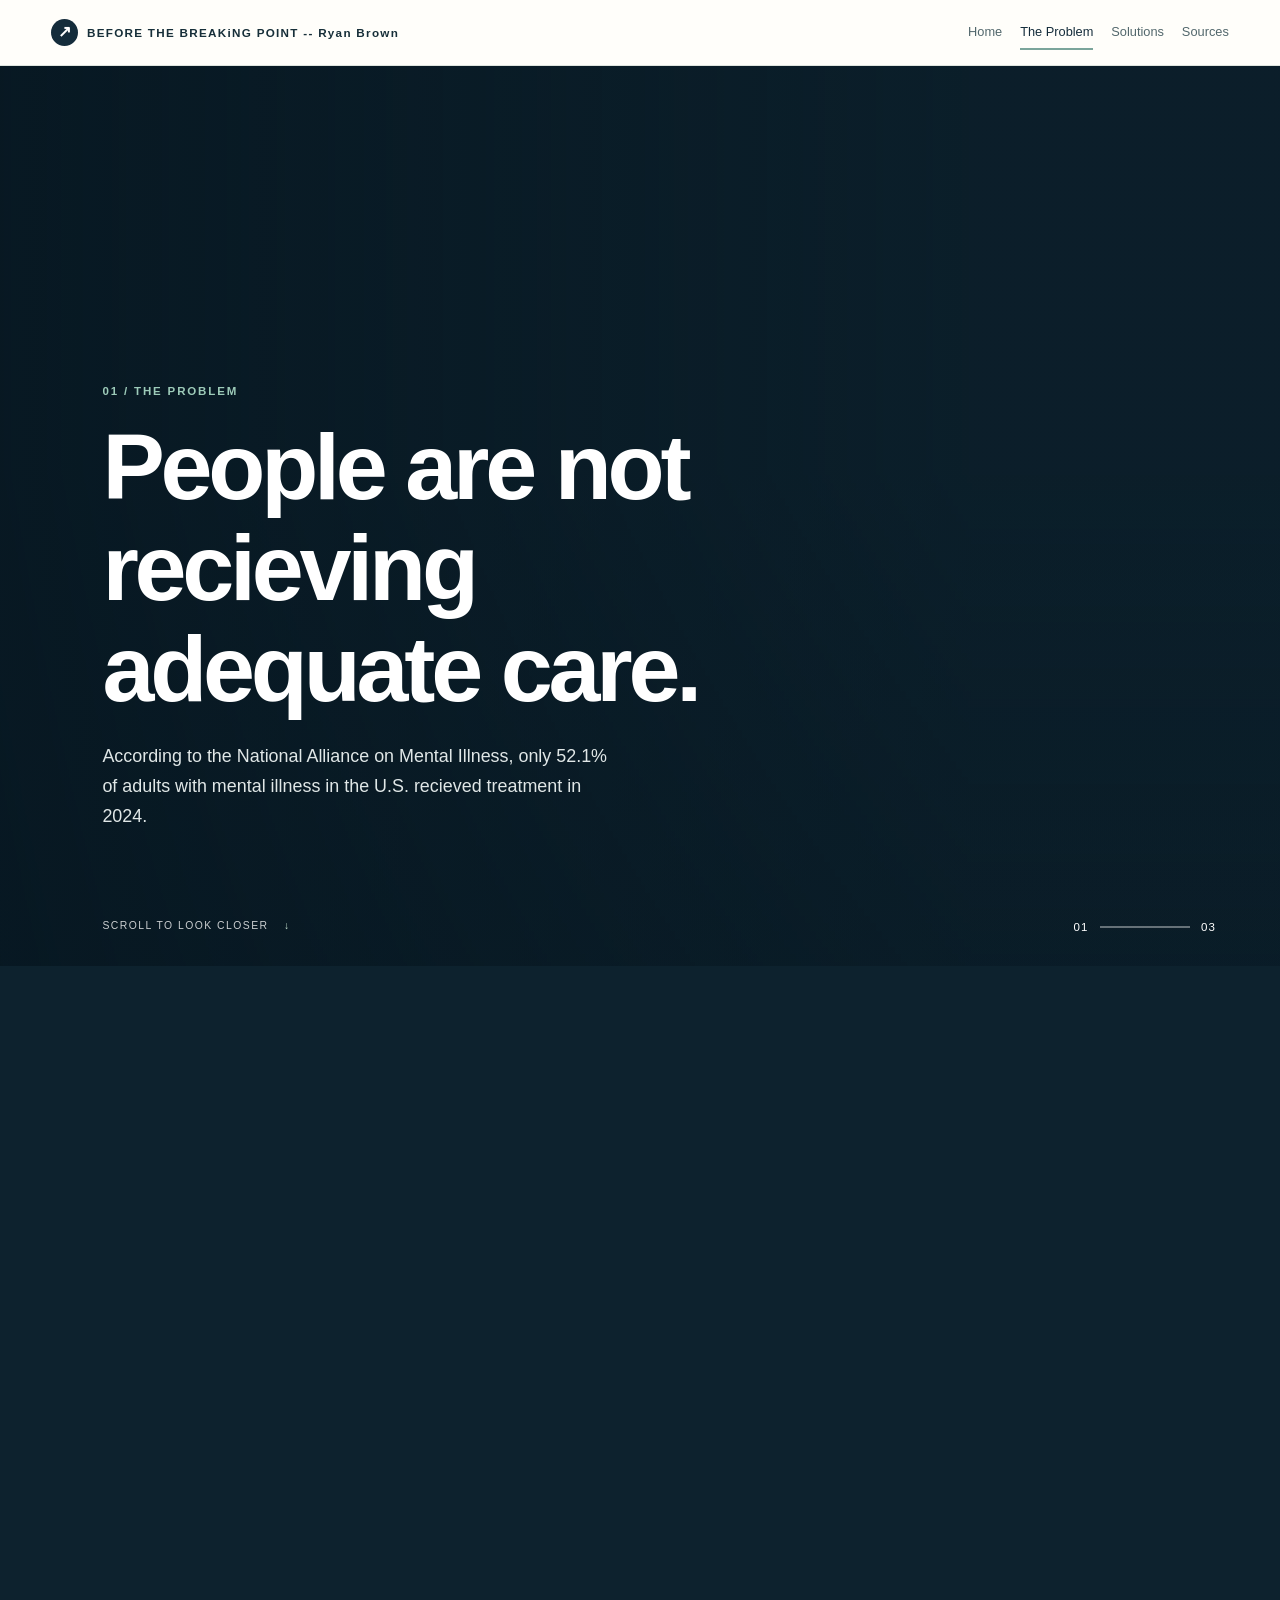
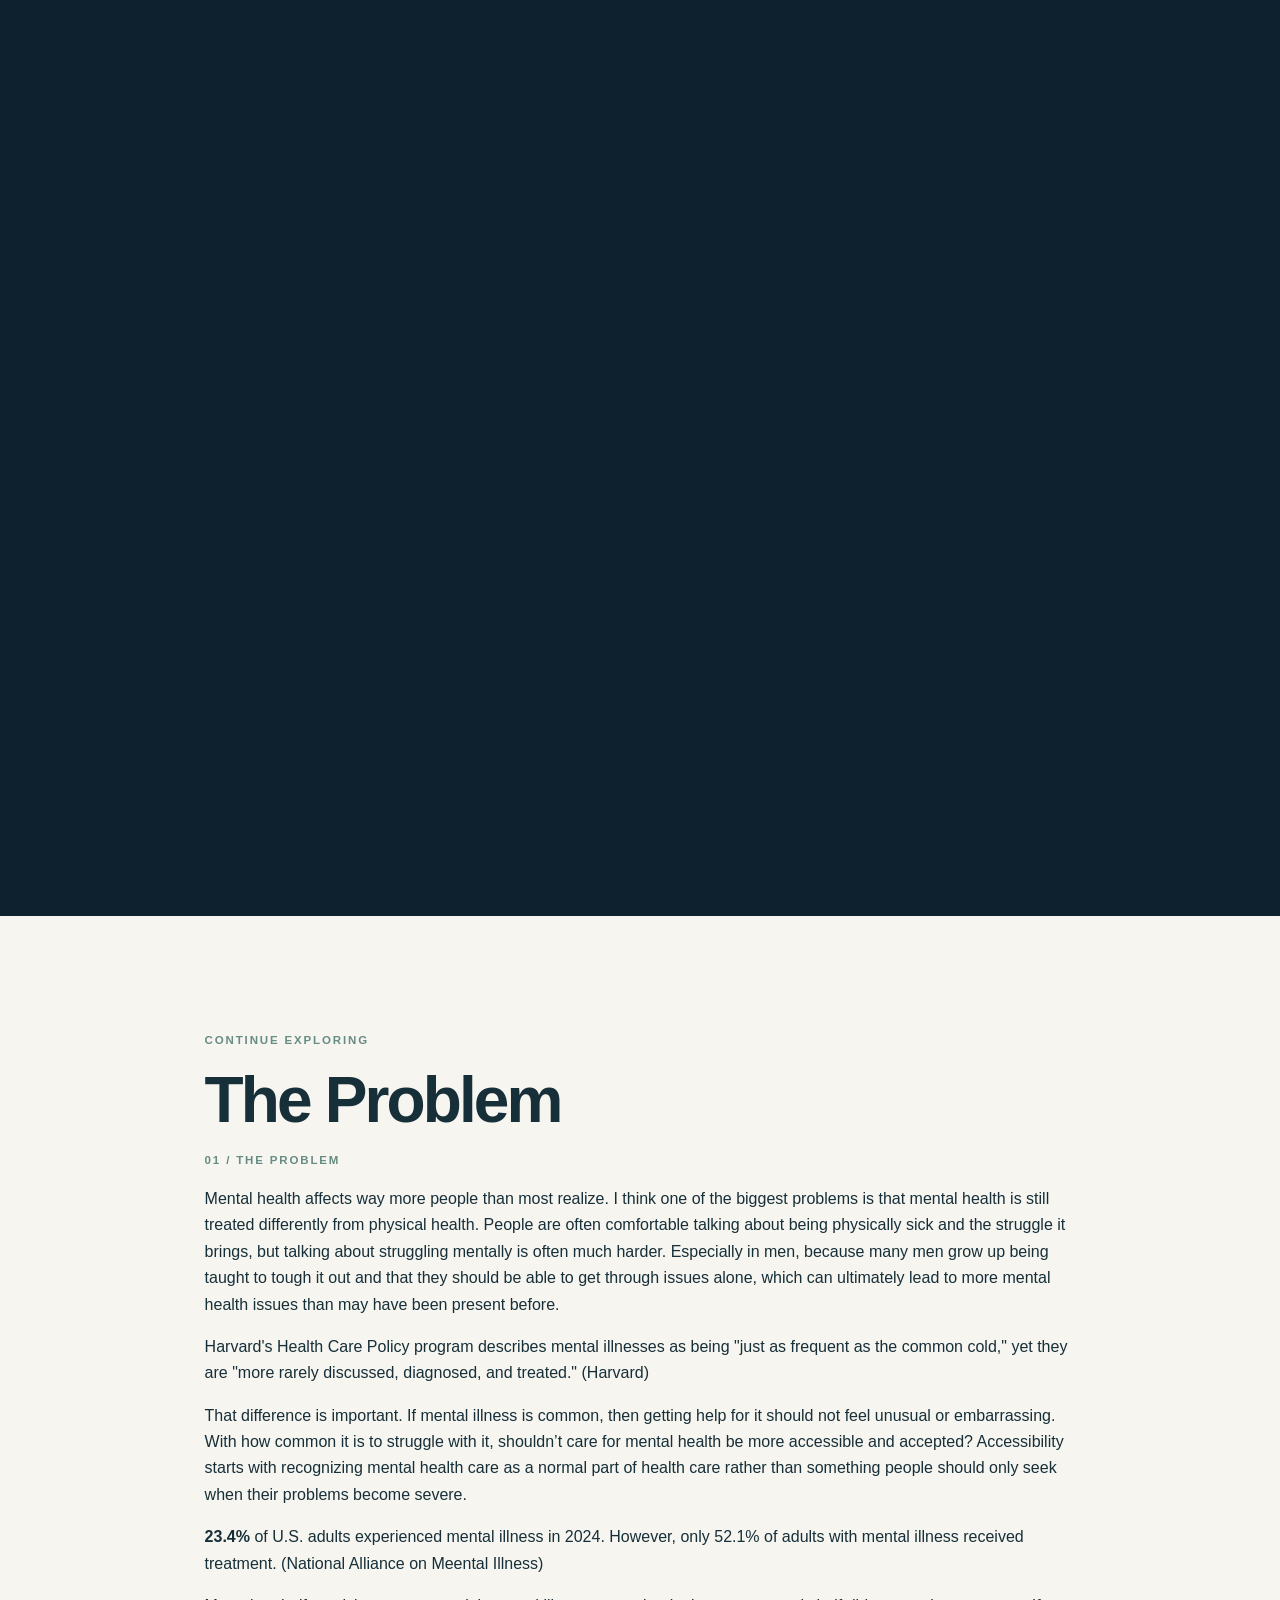
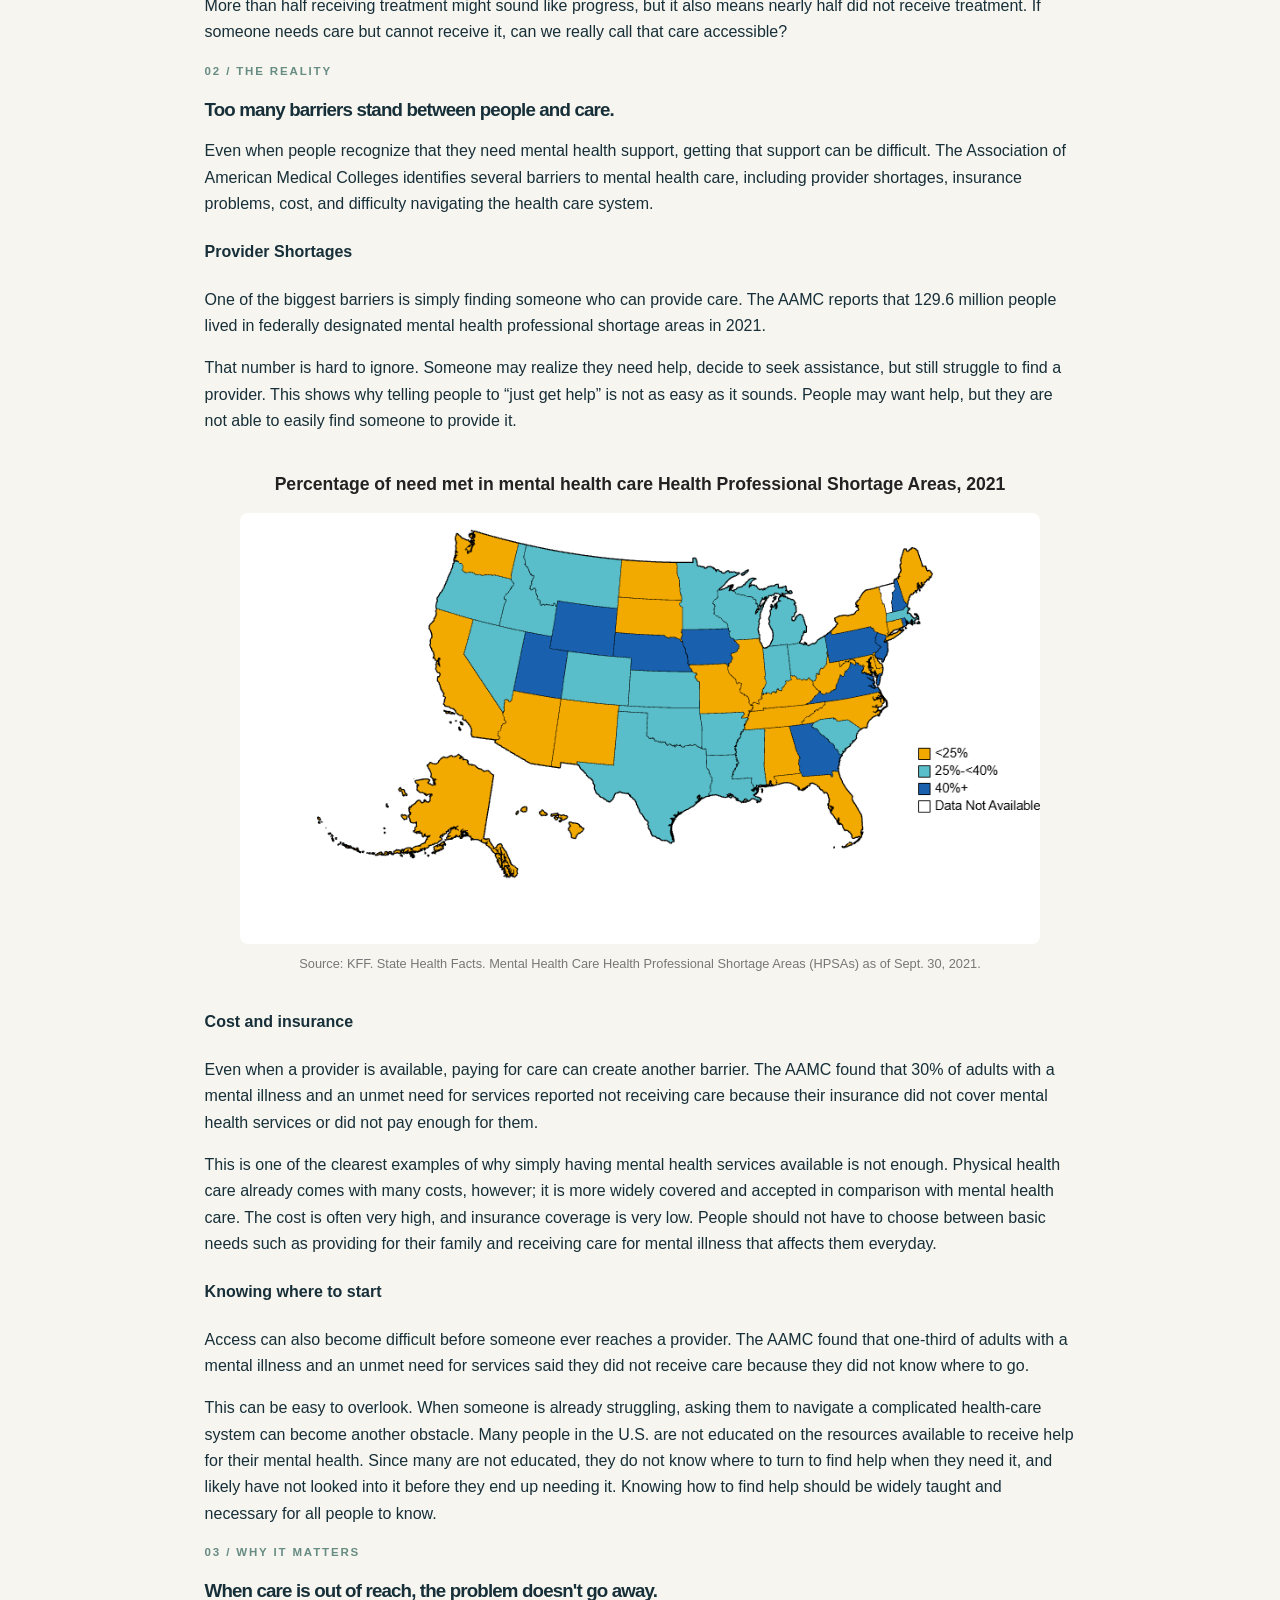
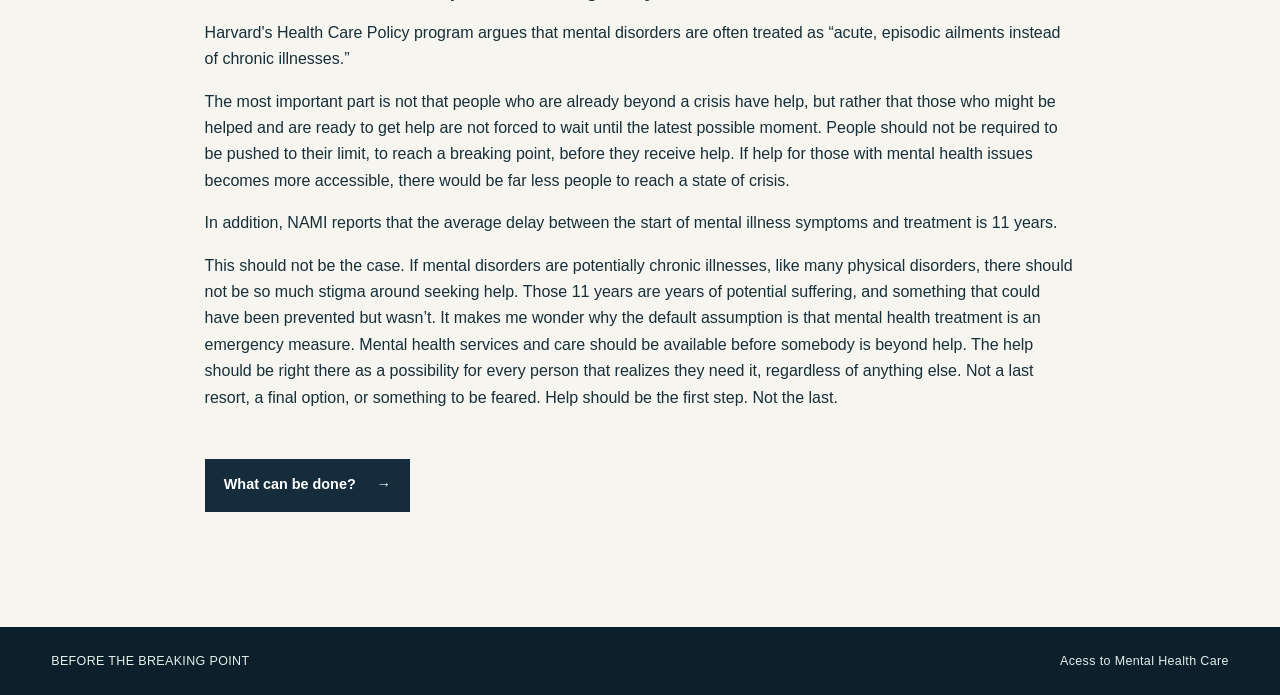
==== commit 9573907e: "Add files via upload" ====
--- a/problem.html
+++ b/problem.html
@@ -10,7 +10,7 @@
 </head>
 <body>
   <header class="site-header">
-    <a class="brand" href="index.html"><span class="brand-mark">↗</span> BEFORE THE BREAKING POINT -- Ryan Brown</a>
+    <a class="brand" href="index.html"><span class="brand-mark">↗</span> BEFORE THE BREAKiNG POINT -- Ryan Brown</a>
     <button class="menu-toggle" aria-expanded="false" aria-controls="site-nav">Menu</button>
     <nav id="site-nav" class="site-nav" aria-label="Main navigation"><a  href="index.html">Home</a>
 <a class="active" href="problem.html">The Problem</a>
@@ -199,4 +199,4 @@
   </main>
   <footer><span>BEFORE THE BREAKING POINT</span><span>Acess to Mental Health Care</span></footer>
 </body>
-</html>
+</html>
